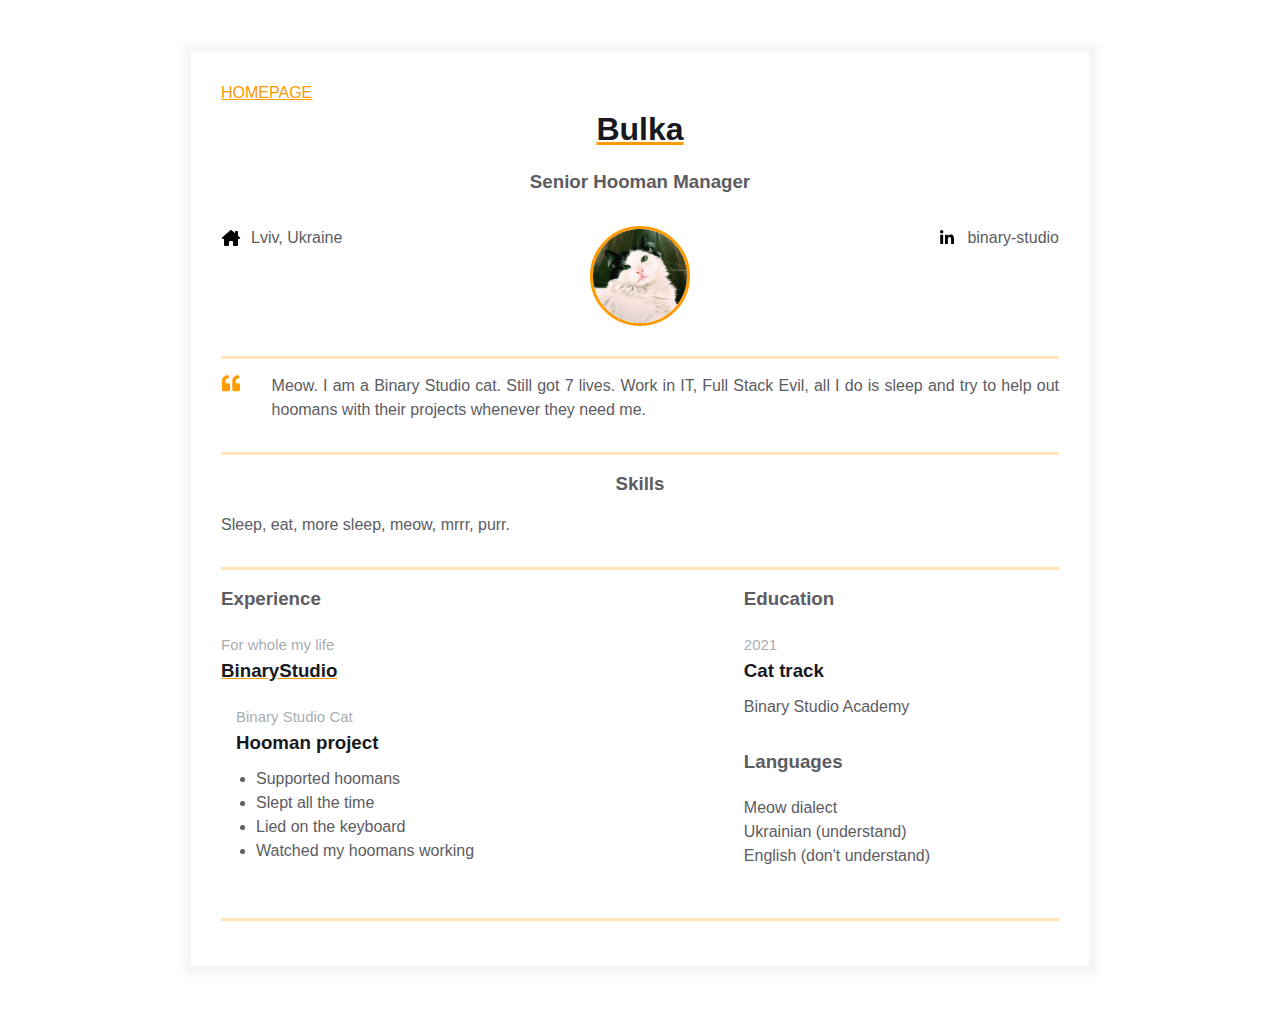
==== resume.html @ 3689220e "changed link in header" ====
<!DOCTYPE html>
<html>
  <head>
    <meta charset="UTF-8" />
    <meta name="viewport" content="width=device-width, initial-scale=1" />
    <link rel="stylesheet" href="styles.css" />
    <title>Resume</title>
  </head>
  <body>
    <main>
      <div class="resume">
        <a class="resume-link" href="./index.html">HOMEPAGE</a>
        <div class="container">
          <div class="resume__block">
            <h1 class="contact-info__header">Bulka</h1>
            <h3 class="contact-info__sub-header">Senior Hooman Manager</h3>

            <div class="contact_info_container fh">
              <div class="contact-info__block">
                <a href="" rel="author" class="contact-info__item">
                  <div class="contact-info__item-icon-wrapper">
                    <svg
                      xmlns="http://www.w3.org/2000/svg"
                      height="16"
                      width="18"
                      viewBox="0 0 576 512"
                    >
                      <path
                        d="M543.8 287.6c17 0 32-14 32-32.1c1-9-3-17-11-24L512 185V64c0-17.7-14.3-32-32-32H448c-17.7 0-32 14.3-32 32v36.7L309.5 7c-6-5-14-7-21-7s-15 1-22 8L10 231.5c-7 7-10 15-10 24c0 18 14 32.1 32 32.1h32v69.7c-.1 .9-.1 1.8-.1 2.8V472c0 22.1 17.9 40 40 40h16c1.2 0 2.4-.1 3.6-.2c1.5 .1 3 .2 4.5 .2H160h24c22.1 0 40-17.9 40-40V448 384c0-17.7 14.3-32 32-32h64c17.7 0 32 14.3 32 32v64 24c0 22.1 17.9 40 40 40h24 32.5c1.4 0 2.8 0 4.2-.1c1.1 .1 2.2 .1 3.3 .1h16c22.1 0 40-17.9 40-40V455.8c.3-2.6 .5-5.3 .5-8.1l-.7-160.2h32z"
                      />
                    </svg>
                  </div>
                  <span>Lviv, Ukraine</span>
                </a>
              </div>

              <div class="contact-info__block contact-info__block--center">
                <img
                  class="contact-info__avatar"
                  src="assets/avatar.jpg"
                  alt="Avatar"
                />
              </div>

              <div class="contact-info__block">
                <a
                  href="https://ua.linkedin.com/company/binary-studio_241166"
                  rel="author"
                  class="contact-info__item"
                >
                  <div class="contact-info__item-icon-wrapper">
                    <svg
                      xmlns="http://www.w3.org/2000/svg"
                      height="16"
                      width="14"
                      viewBox="0 0 448 512"
                    >
                      <path
                        d="M100.3 448H7.4V148.9h92.9zM53.8 108.1C24.1 108.1 0 83.5 0 53.8a53.8 53.8 0 0 1 107.6 0c0 29.7-24.1 54.3-53.8 54.3zM447.9 448h-92.7V302.4c0-34.7-.7-79.2-48.3-79.2-48.3 0-55.7 37.7-55.7 76.7V448h-92.8V148.9h89.1v40.8h1.3c12.4-23.5 42.7-48.3 87.9-48.3 94 0 111.3 61.9 111.3 142.3V448z"
                      />
                    </svg>
                  </div>
                  <span>binary-studio</span>
                </a>
              </div>
            </div>
          </div>
        </div>
        <div class="container">
          <div class="resume__block">
            <div class="intro">
              <div class="intro__icon-wrapper">
                <svg
                  class="intro__icon"
                  xmlns="http://www.w3.org/2000/svg"
                  viewBox="0 0 512 512"
                >
                  <path
                    d="M464 256h-80v-64c0-35.3 28.7-64 64-64h8c13.3 0 24-10.7
            24-24V56c0-13.3-10.7-24-24-24h-8c-88.4 0-160 71.6-160 160v240c0
            26.5 21.5 48 48 48h128c26.5 0 48-21.5
            48-48V304c0-26.5-21.5-48-48-48zm-288 0H96v-64c0-35.3 28.7-64
            64-64h8c13.3 0 24-10.7 24-24V56c0-13.3-10.7-24-24-24h-8C71.6
            32 0 103.6 0 192v240c0 26.5 21.5 48 48 48h128c26.5 0 48-21.5
            48-48V304c0-26.5-21.5-48-48-48z"
                  ></path>
                </svg>
              </div>
              <p class="intro_text">
                Meow. I am a Binary Studio cat. Still got 7 lives. Work in IT,
                Full Stack Evil, all I do is sleep and try to help out hoomans
                with their projects whenever they need me.
              </p>
            </div>
          </div>
        </div>
        <div class="container">
          <div class="resume__block">
            <div class="skills">
              <h3 class="skills__header">Skills</h3>
              <p class="skills__text">
                Sleep, eat, more sleep, meow, mrrr, purr.
              </p>
            </div>
          </div>
        </div>
        <div class="container">
          <div class="resume__block">
            <div class="main-info fh">
              <div class="experiences">
                <h3 class="experiences__header">Experience</h3>
                <div class="experiences__company">
                  <div class="experiences__company-header">
                    <span class="experiences__company-header-durability"
                      >For whole my life</span
                    >
                    <h3 class="experiences__company-header-name">
                      BinaryStudio
                    </h3>
                  </div>

                  <div class="experiences__company-project">
                    <span class="experiences__company-project-role"
                      >Binary Studio Cat</span
                    >
                    <h3 class="experiences__company-project-name">
                      Hooman project
                    </h3>
                    <ul class="experiences__company-project-responsibilities">
                      <li>Supported hoomans</li>
                      <li>Slept all the time</li>
                      <li>Lied on the keyboard</li>
                      <li>Watched my hoomans working</li>
                    </ul>
                  </div>
                </div>
              </div>
              <div class="additional-info fv">
                <div class="additional-info fv">
                  <div class="additional-info__education">
                    <h3 class="additional-info__education-header">Education</h3>
                    <div class="additional-info__education-university">
                      <span
                        class="additional-info__education-university-durability"
                        >2021</span
                      >
                      <h3
                        class="additional-info__education-university-speciality"
                      >
                        Cat track
                      </h3>
                      <p class="additional-info__education-university-name">
                        Binary Studio Academy
                      </p>
                    </div>
                  </div>

                  <div class="additional-info__languages">
                    <h3 class="additional-info__languages-header">Languages</h3>
                    <p class="additional-info__languages-item">Meow dialect</p>
                    <p class="additional-info__languages-item">
                      Ukrainian (understand)
                    </p>
                    <p class="additional-info__languages-item">
                      English (don't understand)
                    </p>
                  </div>
                </div>
              </div>
            </div>
          </div>
        </div>
      </div>
    </main>
  </body>
</html>
---- styles.css ----
/* GENERAL STYLES */
* {
  margin: 0;
  padding: 0;
  box-sizing: border-box;
}

body {
  font-family: Arial, Helvetica, sans-serif;
  line-height: 1.5;

  --primary-text-color: #181820;
  --secondary-text-color: #5c5c62;
  --durability-text-color: #6a737d9c;
  --icon-color: #6a737d;
  --border-color: #ff9a0045;
  --text-decoration-color: #ff9a00;
}

.container {
  margin: 0 auto;
  padding: 0 30px;
  max-width: 900px;
}

.fh {
  display: flex;
  flex-direction: row;
  justify-content: space-between;
}

.fv {
  display: flex;
  flex-direction: column;
  justify-content: space-between;
}

.resume {
  margin: 50px auto;
  border: 1px solid #f5f5f5;
  box-shadow: 1px 1px 7px 7px #f5f5f5;
  padding: 30px 0;
  max-width: 900px;
}

.resume-link {
  margin-left: 30px;
  color:var(--text-decoration-color);
  transition: color 0.5s ease;
}

.resume-link:hover, .resume-link:focus {
  color:var(--secondary-text-color);
}

.resume__block {
  border-bottom: 3px solid var(--border-color);
  padding-bottom: 30px;
  margin-bottom: 15px;
}

@media screen and (max-width: 576px) {
  .main-info,
  .contact_info_container {
    flex-direction: column;
  }

  .contact_info_container {
    align-items: center;
  }

  .contact-info__block:not(:last-child) {
    margin-bottom: 20px;
  }

  .experiences {
    margin-right: 0;
  }
}

/* CONTACT INFO STYLES */
.contact-info__header,
.contact-info__sub-header {
  text-align: center;
}

.contact-info__header {
  color: var(--primary-text-color);
  margin-bottom: 15px;
  text-decoration-color: var(--text-decoration-color);
  text-decoration-line: underline;
}

.contact-info__sub-header {
  color: var(--secondary-text-color);
  margin-bottom: 30px;
}

.contact-info__block {
  display: flex;
  flex-direction: column;
  justify-content: space-between;
}

.contact-info__block--center {
  justify-content: center;
}

.contact-info__item {
  color: var(--secondary-text-color);
  text-decoration: none;
  display: flex;
  justify-content: start;
}

.contact-info__item:not(:last-child) {
  margin-bottom: 20px;
}

.contact-info__item-icon-wrapper {
  margin-right: 10px;
  width: 20px;
  display: flex;
  justify-content: center;
  align-items: center;
}

.contact-info__item-icon path {
  fill: var(--icon-color);
}

.contact-info__item-icon {
  height: 1.1428rem;
  vertical-align: text-bottom;
}

.contact-info__avatar {
  border-radius: 50%;
  width: 100px;
  height: 100px;
  object-fit: cover;
  border: 3px solid;
  border-color: var(--text-decoration-color);
}

/* INTRO AND SKILL STYLES */
.intro {
  display: flex;
  justify-content: start;
}

.intro__icon-wrapper {
  margin-right: 30px;
  width: 30px;
  display: flex;
  justify-content: center;
}

.intro__icon {
  height: 1.1428rem;
  vertical-align: text-bottom;
}

.intro__icon path {
  fill: var(--text-decoration-color);
}

.intro_text {
  color: var(--secondary-text-color);
  text-align: justify;
}

.skills__header {
  color: var(--secondary-text-color);
  text-align: center;
  margin-bottom: 15px;
}

.skills__text {
  color: var(--secondary-text-color);
  text-align: justify;
}

/*  EXPERIENCE AND ADDITIONAL INFO STYLES*/
.experiences {
  flex: 1 1 60%;
  margin-right: 50px;
}

.experiences__header {
  color: var(--secondary-text-color);
  text-align: left;
  margin-bottom: 20px;
}

.experiences__company-header-durability {
  color: var(--durability-text-color);
  text-align: left;
  margin-bottom: 10px;
  font-size: 15px;
}

.experiences__company-header-name {
  color: var(--primary-text-color);
  text-decoration-color: var(--text-decoration-color);
  text-decoration-line: underline;
  text-align: left;
  margin-bottom: 20px;
}

.experiences__company-project {
  margin-left: 15px;
  margin-bottom: 25px;
}

.experiences__company-project-role {
  color: var(--durability-text-color);
  text-align: left;
  margin-bottom: 10px;
  font-size: 15px;
}

.experiences__company-project-name {
  color: var(--primary-text-color);
  text-align: left;
  margin-bottom: 10px;
}

.experiences__company-project-responsibilities {
  color: var(--secondary-text-color);
  padding-left: 20px;
}

.additional-info {
  flex: 1 1 40%;
}

.additional-info__education {
  margin-bottom: 20px;
}

.additional-info__education-header {
  color: var(--secondary-text-color);
  text-align: left;
  margin-bottom: 20px;
}

.additional-info__education-university-durability {
  color: var(--durability-text-color);
  text-align: left;
  margin-bottom: 10px;
  font-size: 15px;
}

.additional-info__education-university-speciality {
  color: var(--primary-text-color);
  text-align: left;
  margin-bottom: 10px;
}

.additional-info__education-university-name {
  color: var(--secondary-text-color);
}

.additional-info__languages {
  margin-bottom: 20px;
}

.additional-info__languages-header {
  color: var(--secondary-text-color);
  text-align: left;
  margin-bottom: 20px;
}

.additional-info__languages-item {
  color: var(--secondary-text-color);
}
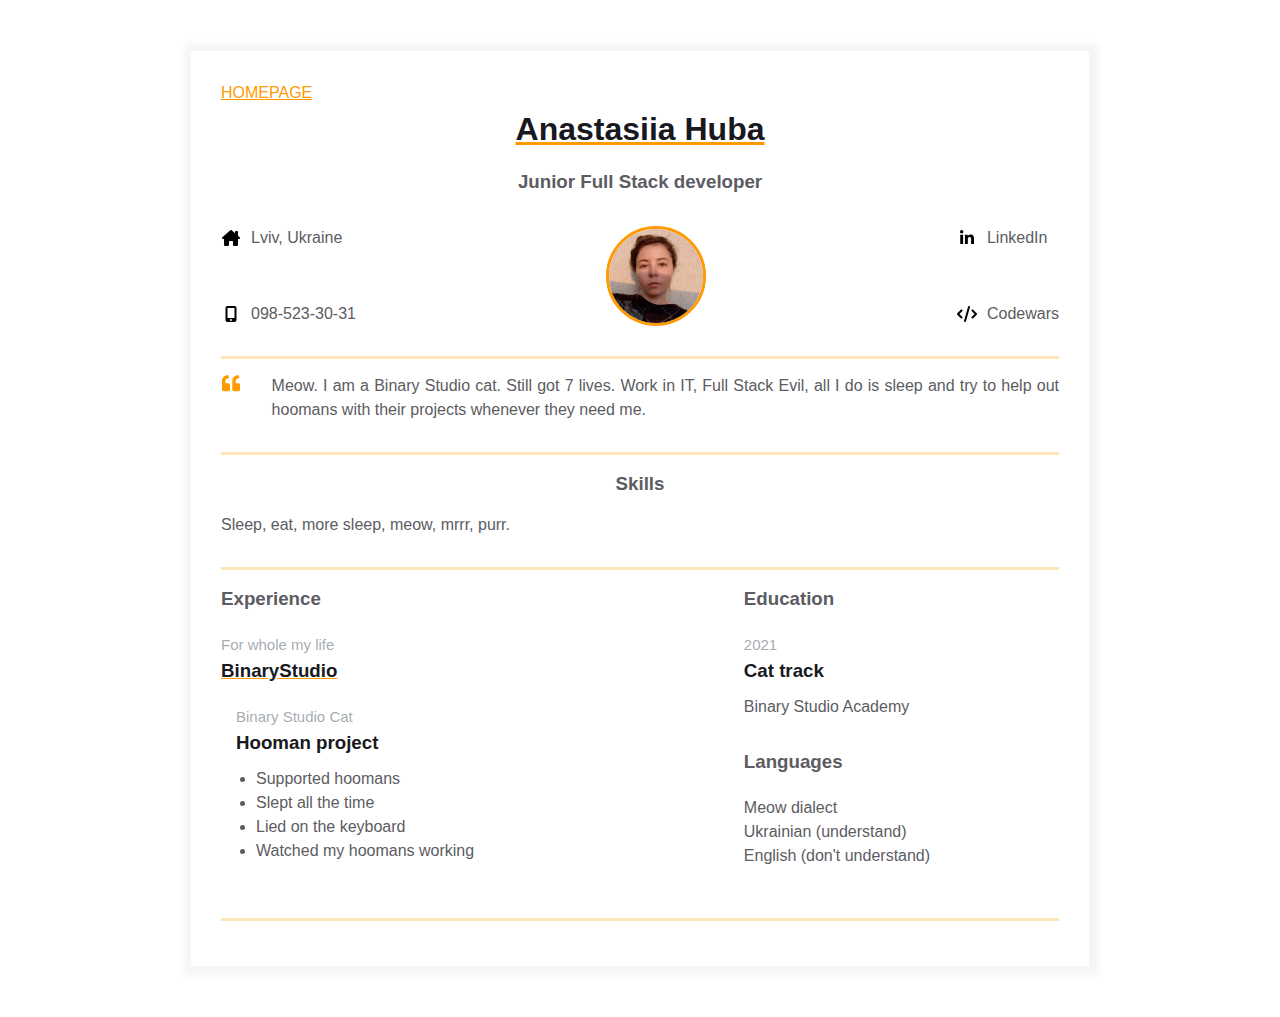
==== commit 27df0da9: "added socials" ====
--- a/resume.html
+++ b/resume.html
@@ -12,11 +12,12 @@
         <a class="resume-link" href="./index.html">HOMEPAGE</a>
         <div class="container">
           <div class="resume__block">
-            <h1 class="contact-info__header">Bulka</h1>
-            <h3 class="contact-info__sub-header">Senior Hooman Manager</h3>
+            <h1 class="contact-info__header">Anastasiia Huba</h1>
+            <h3 class="contact-info__sub-header">Junior Full Stack developer</h3>
 
             <div class="contact_info_container fh">
               <div class="contact-info__block">
+               
                 <a href="" rel="author" class="contact-info__item">
                   <div class="contact-info__item-icon-wrapper">
                     <svg
@@ -32,19 +33,27 @@
                   </div>
                   <span>Lviv, Ukraine</span>
                 </a>
+                 <a href="" rel="author" class="contact-info__item">
+                  <div class="contact-info__item-icon-wrapper">
+                    <svg xmlns="http://www.w3.org/2000/svg" height="16" width="12" viewBox="0 0 384 512">
+                        <path d="M16 64C16 28.7 44.7 0 80 0H304c35.3 0 64 28.7 64 64V448c0 35.3-28.7 64-64 64H80c-35.3 0-64-28.7-64-64V64zM224 448a32 32 0 1 0 -64 0 32 32 0 1 0 64 0zM304 64H80V384H304V64z"/>
+                    </svg>
+                  </div>
+                  <span>098-523-30-31</span>
+                </a>
               </div>
 
               <div class="contact-info__block contact-info__block--center">
                 <img
                   class="contact-info__avatar"
-                  src="assets/avatar.jpg"
+                  src="assets/resume.jpg"
                   alt="Avatar"
                 />
               </div>
 
               <div class="contact-info__block">
                 <a
-                  href="https://ua.linkedin.com/company/binary-studio_241166"
+                  href="https://www.linkedin.com/in/anastasiia-guba/"
                   rel="author"
                   class="contact-info__item"
                 >
@@ -60,7 +69,19 @@
                       />
                     </svg>
                   </div>
-                  <span>binary-studio</span>
+                  <span>LinkedIn</span>
+                </a>
+                <a
+                  href="https://www.codewars.com/users/fantusya"
+                  rel="author"
+                  class="contact-info__item"
+                >
+                  <div class="contact-info__item-icon-wrapper">
+                    <svg xmlns="http://www.w3.org/2000/svg" height="16" width="20" viewBox="0 0 640 512">
+                        <path d="M392.8 1.2c-17-4.9-34.7 5-39.6 22l-128 448c-4.9 17 5 34.7 22 39.6s34.7-5 39.6-22l128-448c4.9-17-5-34.7-22-39.6zm80.6 120.1c-12.5 12.5-12.5 32.8 0 45.3L562.7 256l-89.4 89.4c-12.5 12.5-12.5 32.8 0 45.3s32.8 12.5 45.3 0l112-112c12.5-12.5 12.5-32.8 0-45.3l-112-112c-12.5-12.5-32.8-12.5-45.3 0zm-306.7 0c-12.5-12.5-32.8-12.5-45.3 0l-112 112c-12.5 12.5-12.5 32.8 0 45.3l112 112c12.5 12.5 32.8 12.5 45.3 0s12.5-32.8 0-45.3L77.3 256l89.4-89.4c12.5-12.5 12.5-32.8 0-45.3z"/>
+                    </svg>
+                  </div>
+                  <span>Codewars</span>
                 </a>
               </div>
             </div>
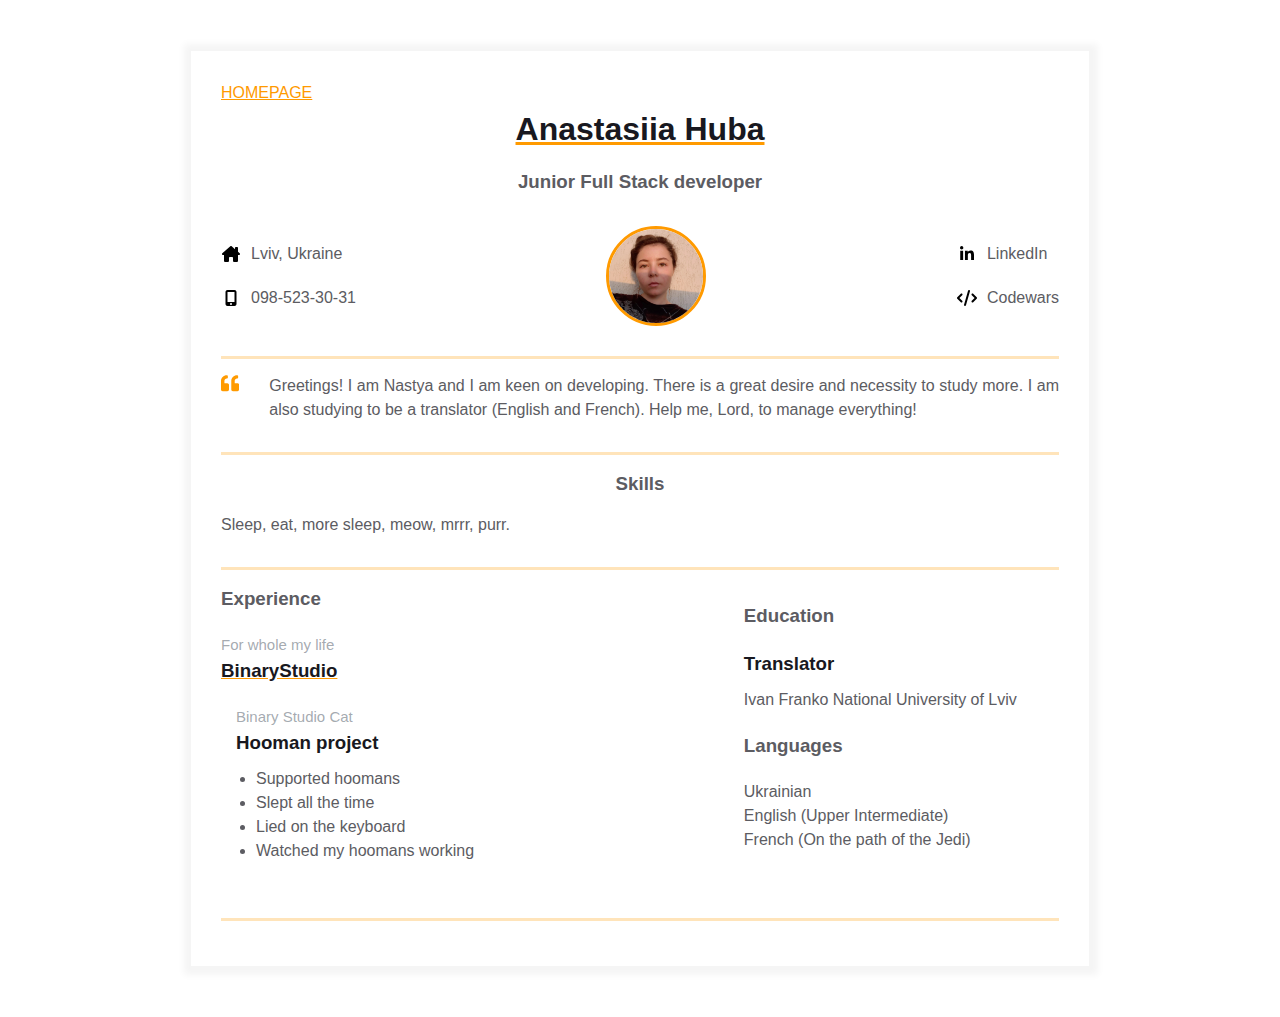
==== commit c55c2534: "added intro and languages" ====
--- a/resume.html
+++ b/resume.html
@@ -108,9 +108,7 @@
                 </svg>
               </div>
               <p class="intro_text">
-                Meow. I am a Binary Studio cat. Still got 7 lives. Work in IT,
-                Full Stack Evil, all I do is sleep and try to help out hoomans
-                with their projects whenever they need me.
+                Greetings! I am Nastya and I am keen on developing. There is a great desire and necessity to study more. I am also studying to be a translator (English and French). Help me, Lord, to manage everything!
               </p>
             </div>
           </div>
@@ -161,29 +159,27 @@
                   <div class="additional-info__education">
                     <h3 class="additional-info__education-header">Education</h3>
                     <div class="additional-info__education-university">
-                      <span
-                        class="additional-info__education-university-durability"
-                        >2021</span
-                      >
                       <h3
                         class="additional-info__education-university-speciality"
                       >
-                        Cat track
+                        Translator
                       </h3>
                       <p class="additional-info__education-university-name">
-                        Binary Studio Academy
+                        Ivan Franko National University of Lviv
                       </p>
                     </div>
                   </div>
 
                   <div class="additional-info__languages">
                     <h3 class="additional-info__languages-header">Languages</h3>
-                    <p class="additional-info__languages-item">Meow dialect</p>
                     <p class="additional-info__languages-item">
-                      Ukrainian (understand)
+                      Ukrainian
                     </p>
                     <p class="additional-info__languages-item">
-                      English (don't understand)
+                      English (Upper Intermediate)
+                    </p>
+                    <p class="additional-info__languages-item">
+                      French (On the path of the Jedi)
                     </p>
                   </div>
                 </div>
--- a/styles.css
+++ b/styles.css
@@ -27,6 +27,7 @@
   display: flex;
   flex-direction: row;
   justify-content: space-between;
+  align-items: center;
 }
 
 .fv {
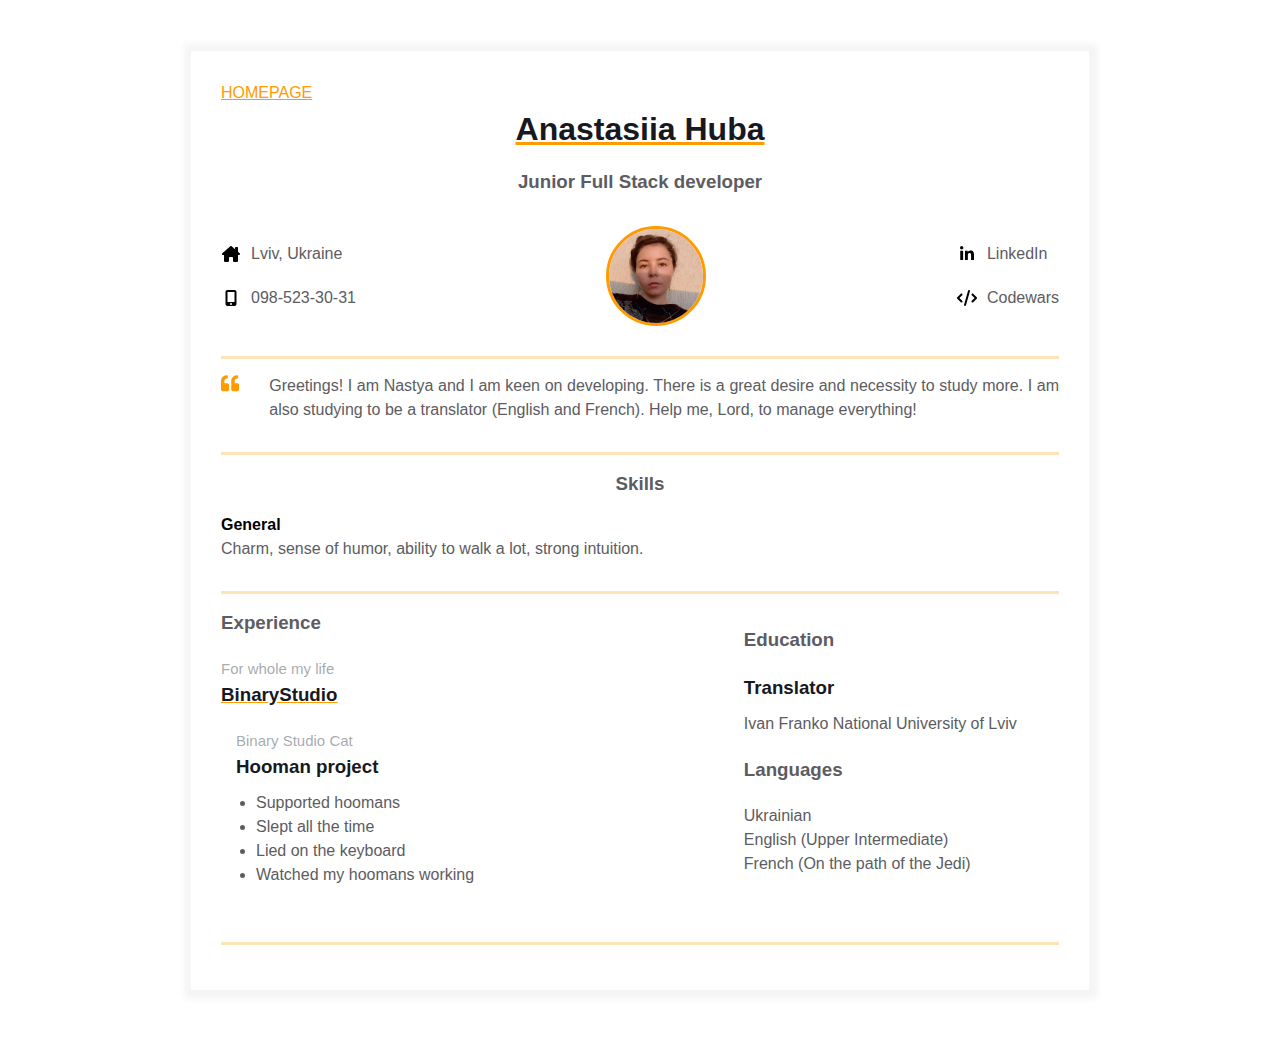
==== commit ad8e9563: "added skills" ====
--- a/resume.html
+++ b/resume.html
@@ -117,8 +117,9 @@
           <div class="resume__block">
             <div class="skills">
               <h3 class="skills__header">Skills</h3>
+              <b>General</b>
               <p class="skills__text">
-                Sleep, eat, more sleep, meow, mrrr, purr.
+                Charm, sense of humor, ability to walk a lot, strong intuition.
               </p>
             </div>
           </div>
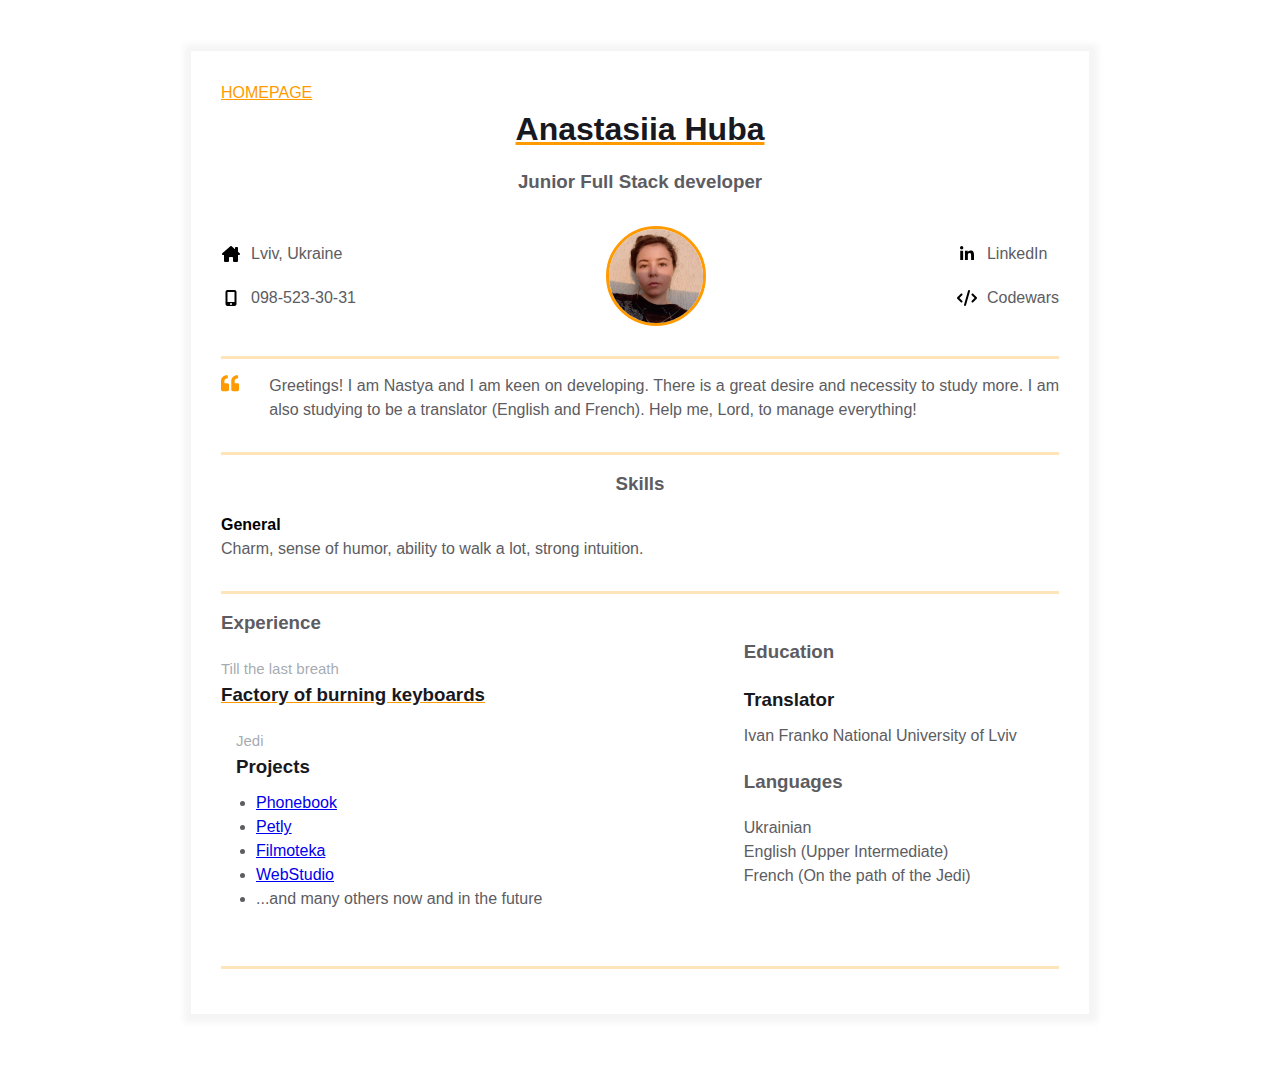
==== commit e17ea3fc: "added project names" ====
--- a/resume.html
+++ b/resume.html
@@ -132,25 +132,26 @@
                 <div class="experiences__company">
                   <div class="experiences__company-header">
                     <span class="experiences__company-header-durability"
-                      >For whole my life</span
+                      >Till the last breath</span
                     >
                     <h3 class="experiences__company-header-name">
-                      BinaryStudio
+                      Factory of burning keyboards
                     </h3>
                   </div>
 
                   <div class="experiences__company-project">
                     <span class="experiences__company-project-role"
-                      >Binary Studio Cat</span
+                      >Jedi</span
                     >
                     <h3 class="experiences__company-project-name">
-                      Hooman project
+                      Projects
                     </h3>
                     <ul class="experiences__company-project-responsibilities">
-                      <li>Supported hoomans</li>
-                      <li>Slept all the time</li>
-                      <li>Lied on the keyboard</li>
-                      <li>Watched my hoomans working</li>
+                      <li><a class="experiences__project-name" href="https://github.com/fantusya/goit-react-hw-08-phonebook">Phonebook</a></li>
+                      <li><a class="experiences__project-name" href="https://github.com/fantusya/petly">Petly</a></li>
+                      <li><a class="experiences__project-name" href="https://github.com/fantusya/Filmoteka">Filmoteka</a></li>
+                      <li><a class="experiences__project-name" href="https://github.com/fantusya/goit-markup-hw-08">WebStudio</a></li>
+                      <li>...and many others now and in the future</li>
                     </ul>
                   </div>
                 </div>
